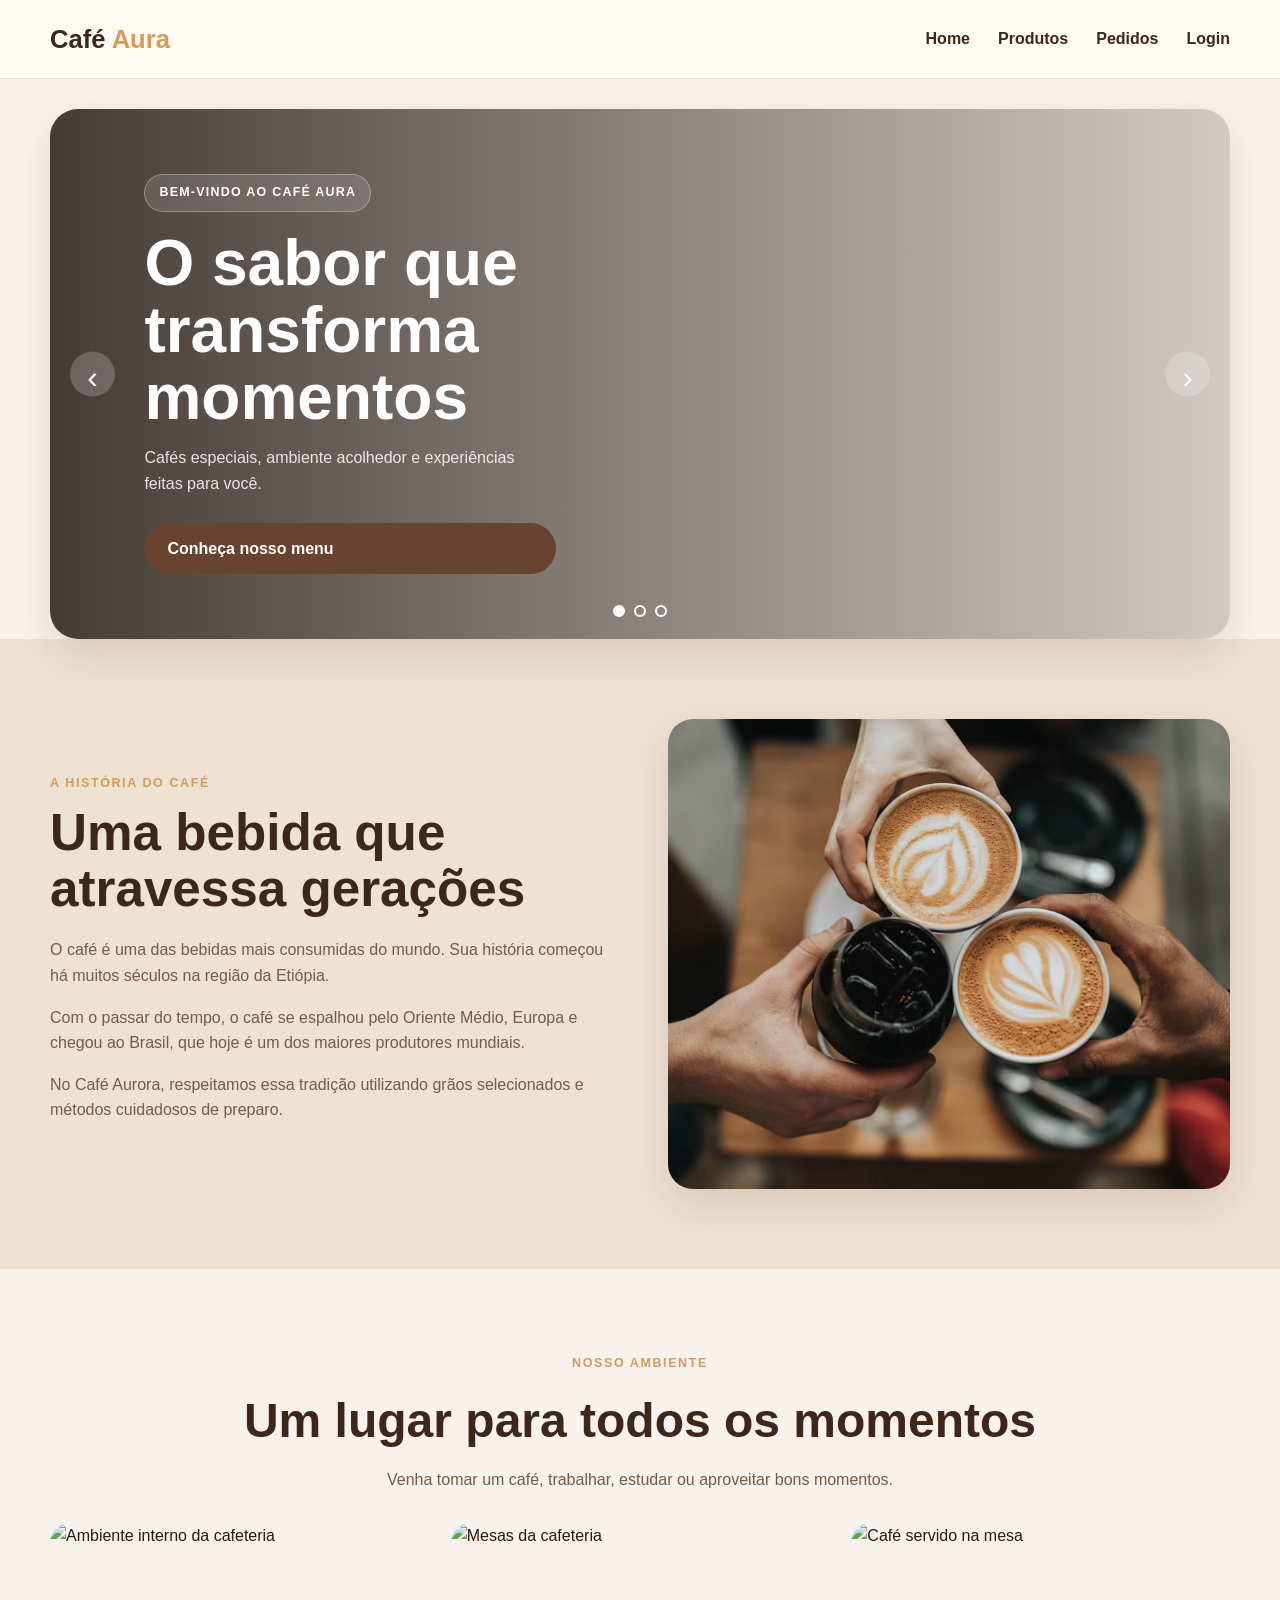
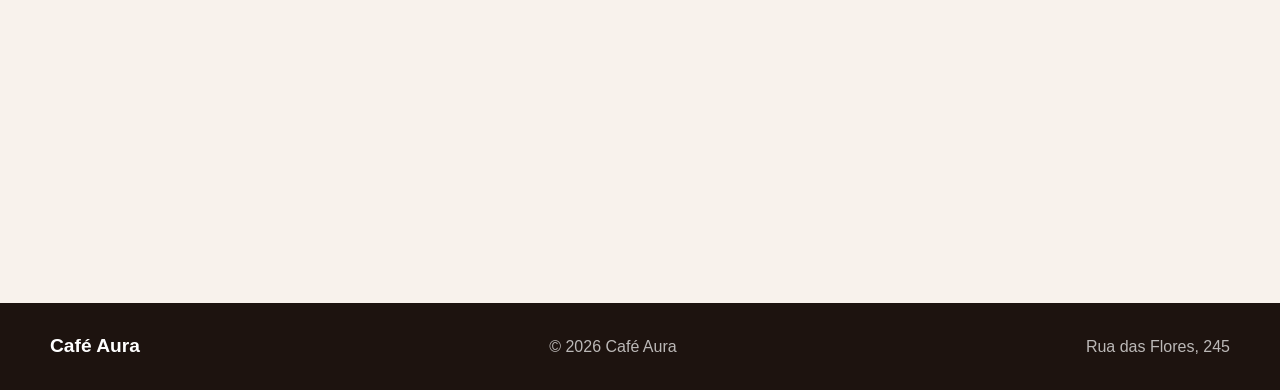
==== src/main/resources/templates/index.html @ e345e83e "Primeiro commit" ====
<!DOCTYPE html>
<html lang="PT-br">

<head>
    <meta charset="UTF-8">
    <meta name="viewport" content="width=device-width, initial-scale=1.0">
    <title>Café Aura</title>
    <link rel="stylesheet" href="../static/css/style.css">
</head>

<body>

    <header class="header">
        <div class="container navbar">
            <a href="#home" class="logo">
                Café <span>Aura</span>
            </a>

            <button class="menu-button" id="menuButton">☰</button>

            <nav class="menu" id="menu">
                <a href="index.html">Home</a>
                <a href="produtos.html">Produtos</a>
                <a href="pedidos.html">Pedidos</a>
                <a href="#login">Login</a>
            </nav>

        </div>
    </header>

    <main>

        <section class="carousel">
            <div class="carousel-track" id="carouselTrack">
                <div class="slide slide-one">
                    <div class="slide-content">
                        <span class="tag">Bem-vindo ao Café Aura</span>

                        <h1>O sabor que transforma momentos</h1>

                        <p>
                            Cafés especiais, ambiente acolhedor e experiências feitas para você.
                        </p>

                        <a href="#produtos" class="button">
                            Conheça nosso menu
                        </a>
                    </div>
                </div>

                <div class="slide slide-two">
                    <div class="slide-content">
                        <span class="tag">Café artesanal</span>

                        <h1>Qualidade em cada xícara</h1>

                        <p>
                            Selecionamos os melhores grãos para preparar cafés únicos.
                        </p>

                        <a href="#pedidos" class="button">
                            Faça seu pedido
                        </a>
                    </div>
                </div>

                <div class="slide slide-three">
                    <div class="slide-content">
                        <span class="tag">Um lugar especial</span>

                        <h1>Seu espaço para relaxar</h1>

                        <p>
                            Um ambiente moderno, confortável e preparado para receber você.
                        </p>

                        <a href="#ambiente" class="button">
                            Conheça o ambiente
                        </a>
                    </div>
                </div>

            </div>

            <button type="button" class="carousel-arrow previous" id="previous" aria-label="Slide anterior">
                ‹
            </button>

            <button type="button" class="carousel-arrow next" id="next" aria-label="Próximo slide">
                ›
            </button>

            <div class="carousel-dots">

                <button type="button" class="dot active" data-slide="0" aria-label="Ir para o slide 1">
                </button>

                <button type="button" class="dot" data-slide="1" aria-label="Ir para o slide 2">
                </button>

                <button type="button" class="dot" data-slide="2" aria-label="Ir para o slide 3">
                </button>

            </div>

        </section>

        <section class="coffee-history">
            <div class="container two-columns">
                <div class="text-content">
                    <span class="subtitle">A história do café</span>
                    <h2>Uma bebida que atravessa gerações</h2>

                    <p>
                        O café é uma das bebidas mais consumidas do mundo. Sua história
                        começou há muitos séculos na região da Etiópia.
                    </p>

                    <p>
                        Com o passar do tempo, o café se espalhou pelo Oriente Médio,
                        Europa e chegou ao Brasil, que hoje é um dos maiores produtores
                        mundiais.
                    </p>

                    <p>
                        No Café Aurora, respeitamos essa tradição utilizando grãos
                        selecionados e métodos cuidadosos de preparo.
                    </p>
                </div>

                <div>
                    <img class="rounded-image" src="../static/img/graosdecafé.avif" alt="Grãos de café">
                </div>
            </div>
        </section>

        <section id="ambiente" class="section container">
            <div class="section-heading">
                <span class="subtitle">Nosso ambiente</span>
                <h2>Um lugar para todos os momentos</h2>
                <p>
                    Venha tomar um café, trabalhar, estudar ou aproveitar bons momentos.
                </p>
            </div>

            <div class="gallery">
                <img src="static/img/ambiente.avif" alt="Ambiente interno da cafeteria">

                <img src="static/img/mesas.avif" alt="Mesas da cafeteria">

                <img src="static/img/cafe.avif" alt="Café servido na mesa">
            </div>
        </section>


    </main>

    <footer class="footer">
        <div class="container footer-content">
            <strong>Café Aura</strong>
            <span>© 2026 Café Aura</span>
            <span>Rua das Flores, 245</span>
        </div>
    </footer>
    <script src="../static/js/index.js"></script>
</body>

</html>
---- src/main/resources/static/css/style.css ----
:root {
    --background: #f8f2ec;
    --card: #fffaf5;
    --primary: #68432f;
    --primary-dark: #3d261c;
    --accent: #d79b58;
    --text: #2b1a13;
    --muted: #735b4d;
    --border: rgba(104, 67, 47, 0.15);
    --shadow: 0 15px 40px rgba(61, 37, 27, 0.12);
}

* {
    margin: 0;
    padding: 0;
    box-sizing: border-box;
}

html {
    scroll-behavior: smooth;
}

body {
    min-height: 100vh;
    background: var(--background);
    color: var(--text);
    font-family: Arial, Helvetica, sans-serif;
    line-height: 1.6;
}

a {
    color: inherit;
    text-decoration: none;
}

img {
    display: block;
    width: 100%;
}

button,
input,
select,
textarea {
    font: inherit;
}

.container {
    width: min(1180px, calc(100% - 32px));
    margin: 0 auto;
}

/* HEADER */

.header {
    position: sticky;
    top: 0;
    z-index: 30;
    border-bottom: 1px solid var(--border);
    background: rgba(255, 250, 245, 0.95);
    backdrop-filter: blur(12px);
}

.navbar {
    min-height: 78px;
    display: flex;
    align-items: center;
    justify-content: space-between;
    gap: 24px;
}

.logo {
    color: var(--primary-dark);
    font-size: 1.6rem;
    font-weight: 800;
}

.logo span {
    color: var(--accent);
}

.menu {
    display: flex;
    align-items: center;
    gap: 28px;
}

.menu a {
    color: var(--primary-dark);
    font-weight: bold;
    transition: 0.3s ease;
}

.menu a:hover {
    color: var(--accent);
}

.menu-button {
    display: none;
    border: none;
    background: transparent;
    color: var(--primary-dark);
    font-size: 1.8rem;
    cursor: pointer;
}

/* BOTÕES */

.button {
    display: inline-block;
    padding: 13px 23px;
    border: none;
    border-radius: 30px;
    background: var(--primary);
    color: white;
    font-weight: bold;
    cursor: pointer;
    transition: 0.3s ease;
}

.button:hover {
    background: var(--primary-dark);
    transform: translateY(-2px);
}

.small-button {
    padding: 9px 15px;
    border: none;
    border-radius: 22px;
    background: #efd1ae;
    color: var(--primary-dark);
    font-weight: bold;
    cursor: pointer;
    transition: 0.3s ease;
}

.small-button:hover {
    background: var(--accent);
}

/* TEXTOS */

.subtitle {
    color: var(--accent);
    font-size: 0.78rem;
    font-weight: bold;
    letter-spacing: 0.13em;
    text-transform: uppercase;
}

.section {
    padding: 80px 0;
}

/* CARROSSEL */

.carousel {
    position: relative;
    width: min(1180px, calc(100% - 32px));
    height: 530px;
    margin: 30px auto 0;
    overflow: hidden;
    border-radius: 28px;
    box-shadow: var(--shadow);
}

.carousel-track {
    display: flex;
    height: 100%;
    transition: transform 0.6s ease;
}

.slide {
    position: relative;
    min-width: 100%;
    height: 100%;
    background-position: center;
    background-size: cover;
}

.slide::before {
    content: "";
    position: absolute;
    inset: 0;
    background: linear-gradient(90deg,
            rgba(29, 19, 15, 0.82),
            rgba(29, 19, 15, 0.18));
}

.slide-one {
    background-image: url("https://images.unsplash.com/photo-1501339847302-ac426a4a7cbb?auto=format&fit=crop&w=1500&q=85");
}

.slide-two {
    background-image: url("https://images.unsplash.com/photo-1445116572660-236099ec97a0?auto=format&fit=crop&w=1500&q=85");
}

.slide-three {
    background-image: url("https://images.unsplash.com/photo-1498804103079-a6351b050096?auto=format&fit=crop&w=1500&q=85");
}

.slide-content {
    position: relative;
    z-index: 2;
    display: flex;
    flex-direction: column;
    justify-content: center;
    height: 100%;
    max-width: 600px;
    padding: 40px 8%;
    color: white;
}

.slide-content h1 {
    margin: 18px 0 14px;
    font-size: clamp(2.3rem, 5vw, 4.5rem);
    line-height: 1.05;
}

.slide-content p {
    max-width: 490px;
    margin-bottom: 26px;
    color: rgba(255, 255, 255, 0.86);
}

.tag {
    width: fit-content;
    padding: 8px 14px;
    border: 1px solid rgba(255, 255, 255, 0.3);
    border-radius: 30px;
    background: rgba(255, 255, 255, 0.13);
    font-size: 0.78rem;
    font-weight: bold;
    letter-spacing: 0.1em;
    text-transform: uppercase;
}

.carousel-arrow {
    position: absolute;
    top: 50%;
    z-index: 3;
    width: 45px;
    height: 45px;
    border: none;
    border-radius: 50%;
    background: rgba(255, 255, 255, 0.2);
    color: white;
    font-size: 2rem;
    cursor: pointer;
    transform: translateY(-50%);
}

.carousel-arrow:hover {
    background: rgba(255, 255, 255, 0.4);
}

.carousel-arrow.previous {
    left: 20px;
}

.carousel-arrow.next {
    right: 20px;
}

.carousel-dots {
    position: absolute;
    bottom: 22px;
    left: 50%;
    z-index: 3;
    display: flex;
    gap: 9px;
    transform: translateX(-50%);
}

.dot {
    width: 12px;
    height: 12px;
    border: 2px solid white;
    border-radius: 50%;
    background: transparent;
    cursor: pointer;
}

.dot.active {
    background: white;
}

/* HISTÓRIA */

.two-columns {
    display: grid;
    grid-template-columns: 1fr 1fr;
    align-items: center;
    gap: 55px;
}

.rounded-image {
    height: 470px;
    border-radius: 25px;
    object-fit: cover;
    box-shadow: var(--shadow);
}

.text-content h2 {
    margin: 10px 0 20px;
    color: var(--primary-dark);
    font-size: clamp(2rem, 4vw, 3.2rem);
    line-height: 1.1;
}

.text-content p {
    margin-bottom: 16px;
    color: var(--muted);
}

.coffee-history {
    padding: 80px 0;
    background: #efe1d3;
}

/* AMBIENTE */

.section-heading {
    margin-bottom: 30px;
    text-align: center;
}

.section-heading h2 {
    margin: 8px 0;
    color: var(--primary-dark);
    font-size: clamp(2rem, 4vw, 3rem);
}

.section-heading p {
    color: var(--muted);
}

.gallery {
    display: grid;
    grid-template-columns: repeat(3, 1fr);
    gap: 22px;
}

.gallery img {
    height: 300px;
    border-radius: 20px;
    object-fit: cover;
    transition: 0.3s ease;
}

.gallery img:hover {
    transform: scale(1.03);
}

/* SEÇÕES DE PRODUTOS E PEDIDOS */

.page-section {
    padding: 90px 0;
    border-top: 1px solid var(--border);
}

.page-title {
    margin-bottom: 40px;
    text-align: center;
}

.page-title h1 {
    margin: 8px 0;
    color: var(--primary-dark);
    font-size: clamp(2.5rem, 5vw, 4rem);
}

.page-title p {
    color: var(--muted);
}

/* PRODUTOS */

.products-grid {
    display: grid;
    grid-template-columns: repeat(3, 1fr);
    gap: 25px;
}

.product-card {
    overflow: hidden;
    border: 1px solid var(--border);
    border-radius: 22px;
    background: var(--card);
    box-shadow: 0 8px 25px rgba(61, 37, 27, 0.06);
}

.product-card img {
    height: 245px;
    object-fit: cover;
}

.product-info {
    padding: 22px;
}

.category {
    color: var(--accent);
    font-size: 0.75rem;
    font-weight: bold;
    letter-spacing: 0.08em;
    text-transform: uppercase;
}

.product-info h2 {
    margin: 7px 0;
    color: var(--primary-dark);
    font-size: 1.35rem;
}

.product-info p {
    min-height: 52px;
    color: var(--muted);
}

.product-footer {
    display: flex;
    align-items: center;
    justify-content: space-between;
    gap: 15px;
    margin-top: 18px;
}

.product-footer strong {
    color: var(--primary-dark);
    font-size: 1.3rem;
}

/* PEDIDOS */

.order-layout {
    display: grid;
    grid-template-columns: 0.8fr 1.2fr;
    align-items: start;
    gap: 55px;
}

.order-content h2 {
    margin: 10px 0 18px;
    color: var(--primary-dark);
    font-size: clamp(2rem, 4vw, 3rem);
    line-height: 1.1;
}

.order-content>p {
    color: var(--muted);
}

.contact-box {
    margin-top: 30px;
    padding: 24px;
    border-left: 4px solid var(--accent);
    background: #f0e2d4;
    color: var(--muted);
}

.form-card,
.login-card {
    padding: 35px;
    border: 1px solid var(--border);
    border-radius: 22px;
    background: var(--card);
    box-shadow: var(--shadow);
}

.form-card label,
.login-card label {
    display: block;
    margin: 15px 0 7px;
    color: var(--primary-dark);
    font-weight: bold;
}

.form-card input,
.form-card select,
.form-card textarea,
.login-card input {
    width: 100%;
    padding: 13px 15px;
    border: 1px solid var(--border);
    border-radius: 10px;
    outline: none;
    background: white;
}

.form-card input:focus,
.form-card select:focus,
.form-card textarea:focus,
.login-card input:focus {
    border-color: var(--accent);
}

.form-card textarea {
    resize: vertical;
}

.form-card .button {
    margin-top: 22px;
}

/* LOGIN */

.login-section {
    display: flex;
    justify-content: center;
    padding: 90px 16px;
    border-top: 1px solid var(--border);
    background: #efe1d3;
}

.login-card {
    width: min(450px, 100%);
}

.login-card h1 {
    margin: 8px 0;
    color: var(--primary-dark);
    font-size: 2.3rem;
}

.login-card>p {
    color: var(--muted);
}

.login-button {
    width: 100%;
    margin-top: 24px;
}

.remember {
    display: flex;
    align-items: center;
    justify-content: space-between;
    gap: 10px;
    margin-top: 16px;
    font-size: 0.9rem;
}

.remember label {
    display: flex;
    align-items: center;
    gap: 7px;
    margin: 0;
    font-weight: normal;
}

.remember input {
    width: auto;
}

.remember a,
.register a {
    color: var(--primary);
    font-weight: bold;
}

.register {
    margin-top: 22px;
    text-align: center;
}

/* FOOTER */

.footer {
    padding: 28px 0;
    background: #1d130f;
    color: rgba(255, 255, 255, 0.7);
}

.footer-content {
    display: flex;
    align-items: center;
    justify-content: space-between;
    gap: 20px;
}

.footer strong {
    color: white;
    font-size: 1.2rem;
}

/* RESPONSIVIDADE */

@media (max-width: 900px) {
    .navbar {
        flex-wrap: wrap;
    }

    .products-grid {
        grid-template-columns: repeat(2, 1fr);
    }

    .two-columns,
    .order-layout {
        grid-template-columns: 1fr;
    }

    .rounded-image {
        height: 350px;
    }
}
@media (max-width: 650px) {
    .navbar {
        position: relative;
        flex-wrap: wrap;
        padding: 15px 0;
    }
    .menu-button {
        display: block;
    }
    .header-button {
        display: none;
    }
    .menu {
        display: none;
        width: 100%;
        flex-direction: column;
        padding: 15px 0;
    }
    .menu.open {
        display: flex;
    }
    .carousel {
        height: 500px;
    }
    .slide-content {
        padding: 30px;
    }
    .carousel-arrow {
        display: none;
    }
    .products-grid,
    .gallery {
        grid-template-columns: 1fr;
    }
    .gallery img {
        height: 260px;
    }
    .form-card,
    .login-card {
        padding: 25px 20px;
    }
    .footer-content {
        align-items: flex-start;
        flex-direction: column;
    }
    .remember {
        align-items: flex-start;
        flex-direction: column;
    }
}
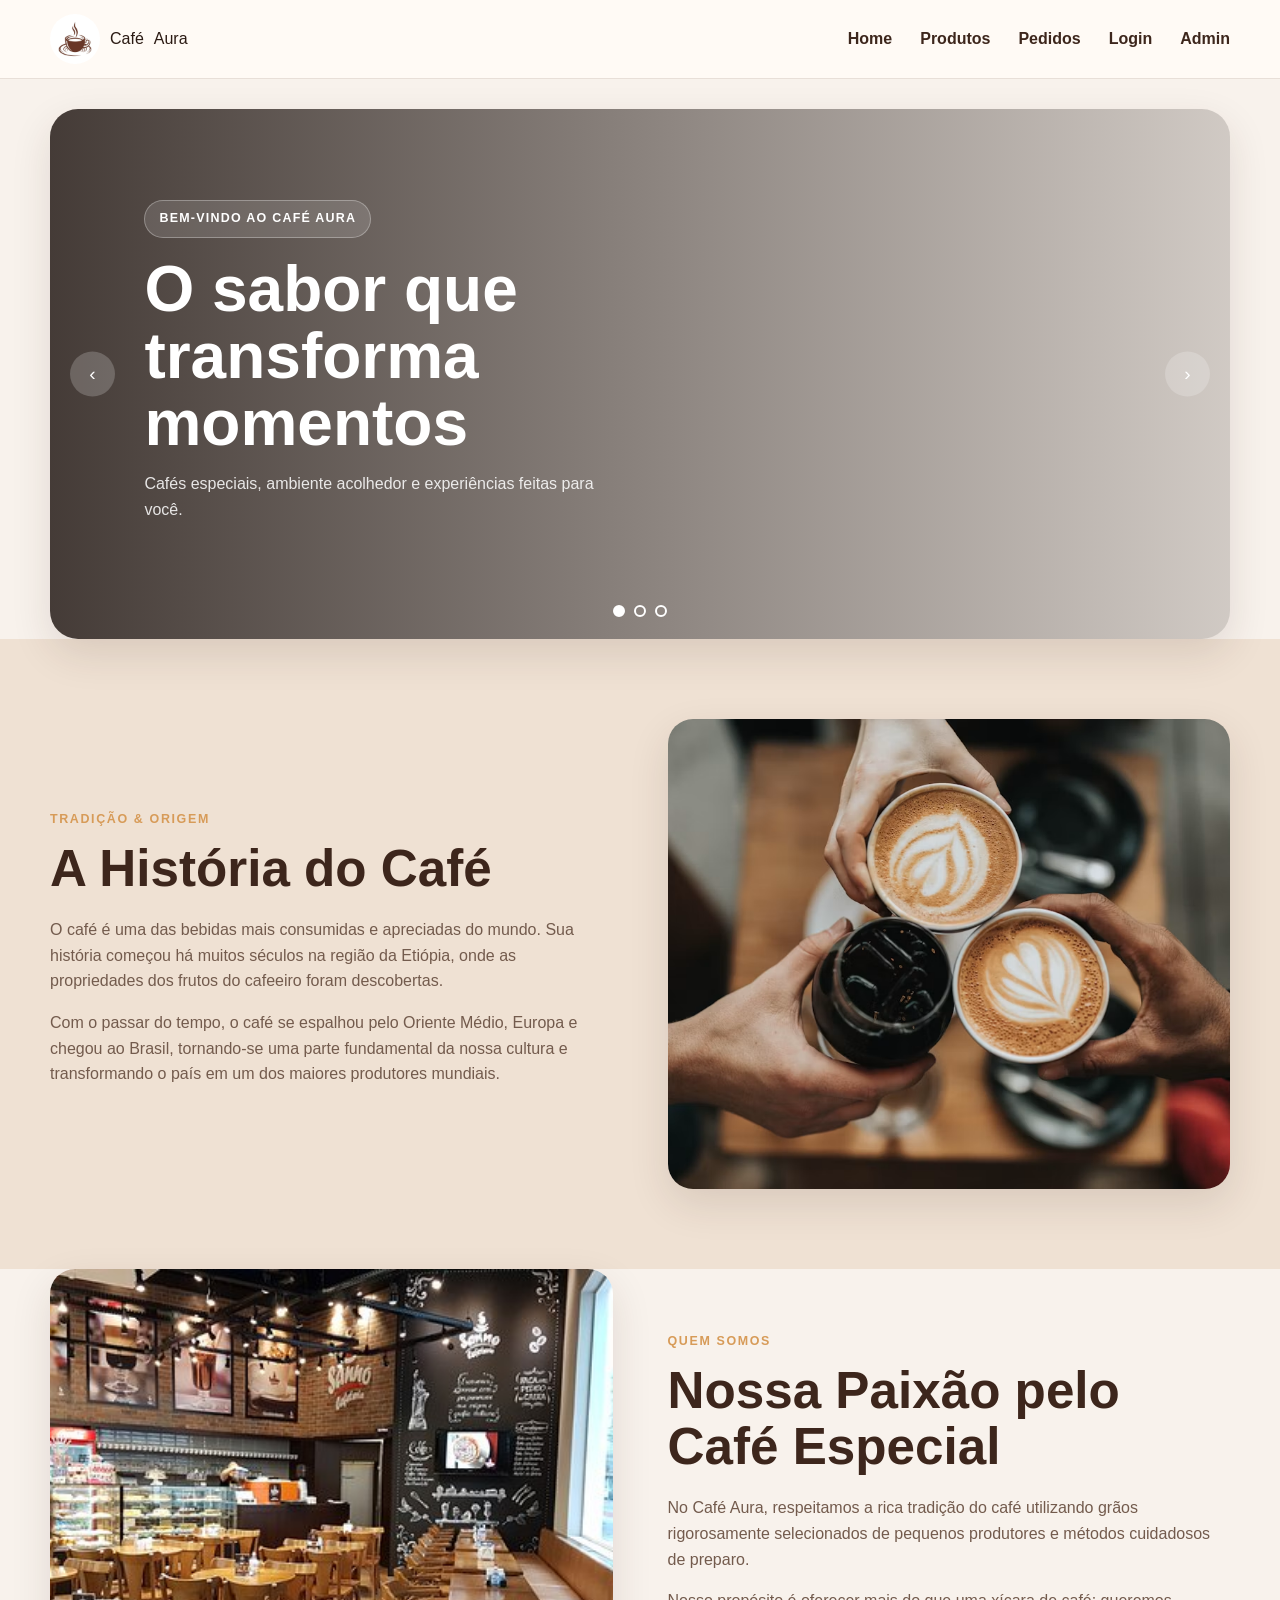
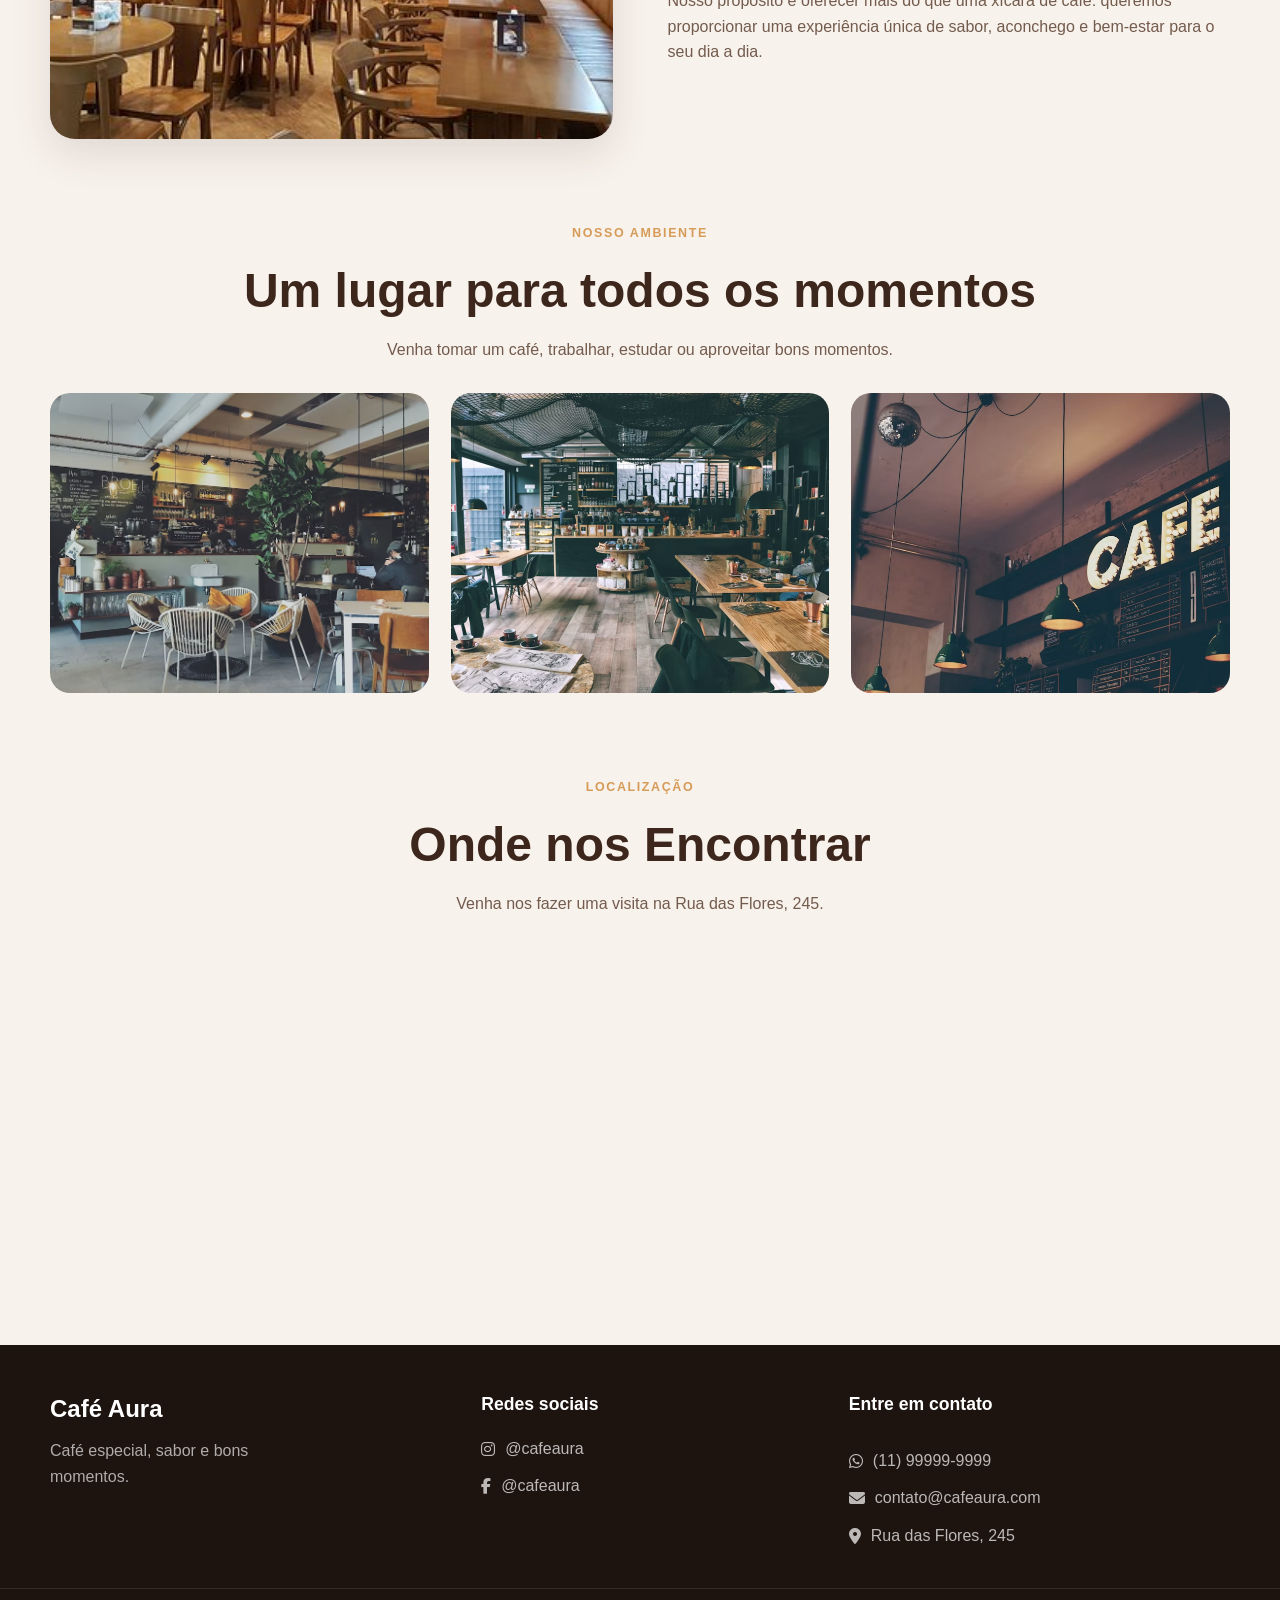
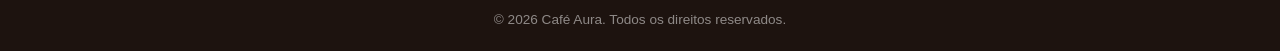
==== commit 1ea9da59: "att gerais" ====
--- a/src/main/resources/templates/index.html
+++ b/src/main/resources/templates/index.html
@@ -1,168 +1,499 @@
 <!DOCTYPE html>
-<html lang="PT-br">
+<html lang="pt-br">
 
 <head>
     <meta charset="UTF-8">
     <meta name="viewport" content="width=device-width, initial-scale=1.0">
+
     <title>Café Aura</title>
+
     <link rel="stylesheet" href="../static/css/style.css">
+
+    <!-- Ícones Font Awesome -->
+    <link rel="stylesheet" href="https://cdnjs.cloudflare.com/ajax/libs/font-awesome/6.5.2/css/all.min.css">
 </head>
 
 <body>
 
+    <!-- =========================
+         CABEÇALHO
+    ========================== -->
+
     <header class="header">
+
         <div class="container navbar">
-            <a href="#home" class="logo">
+
+            <!-- LOGO -->
+
+            <a href="index.html" class="logo">
+
+                <img src="../static/img/logotipo.jpg" alt="Logotipo Café Aura" class="logo-img">
+
                 Café <span>Aura</span>
+
             </a>
 
-            <button class="menu-button" id="menuButton">☰</button>
+
+            <!-- MENU MOBILE -->
+
+            <button class="menu-button" id="menuButton" type="button" aria-label="Abrir menu">
+                ☰
+            </button>
+
+
+            <!-- MENU -->
 
             <nav class="menu" id="menu">
-                <a href="index.html">Home</a>
-                <a href="produtos.html">Produtos</a>
-                <a href="pedidos.html">Pedidos</a>
-                <a href="#login">Login</a>
+
+                <a href="index.html">
+                    Home
+                </a>
+
+                <a href="produtos.html">
+                    Produtos
+                </a>
+
+                <a href="pedidos.html">
+                    Pedidos
+                </a>
+
+                <a href="login.html">
+                    Login
+                </a>
+
+                <!-- ADMIN -->
+
+                <a href="administrativo.html">
+                    Admin
+                </a>
+
             </nav>
 
         </div>
+
     </header>
 
+
+    <!-- =========================
+         CONTEÚDO PRINCIPAL
+    ========================== -->
+
     <main>
 
+
+        <!-- =========================
+             CARROSSEL
+        ========================== -->
+
         <section class="carousel">
+
             <div class="carousel-track" id="carouselTrack">
+
+
+                <!-- SLIDE 1 -->
+
                 <div class="slide slide-one">
+
                     <div class="slide-content">
-                        <span class="tag">Bem-vindo ao Café Aura</span>
-
-                        <h1>O sabor que transforma momentos</h1>
+
+                        <span class="tag">
+                            Bem-vindo ao Café Aura
+                        </span>
+
+                        <h1>
+                            O sabor que transforma momentos
+                        </h1>
 
                         <p>
-                            Cafés especiais, ambiente acolhedor e experiências feitas para você.
+                            Cafés especiais, ambiente acolhedor e
+                            experiências feitas para você.
                         </p>
 
-                        <a href="#produtos" class="button">
-                            Conheça nosso menu
-                        </a>
                     </div>
-                </div>
+
+                </div>
+
+
+                <!-- SLIDE 2 -->
 
                 <div class="slide slide-two">
+
                     <div class="slide-content">
-                        <span class="tag">Café artesanal</span>
-
-                        <h1>Qualidade em cada xícara</h1>
+
+                        <span class="tag">
+                            Café artesanal
+                        </span>
+
+                        <h1>
+                            Qualidade em cada xícara
+                        </h1>
 
                         <p>
-                            Selecionamos os melhores grãos para preparar cafés únicos.
+                            Selecionamos os melhores grãos para
+                            preparar cafés únicos.
                         </p>
 
-                        <a href="#pedidos" class="button">
-                            Faça seu pedido
-                        </a>
                     </div>
-                </div>
+
+                </div>
+
+
+                <!-- SLIDE 3 -->
 
                 <div class="slide slide-three">
+
                     <div class="slide-content">
-                        <span class="tag">Um lugar especial</span>
-
-                        <h1>Seu espaço para relaxar</h1>
+
+                        <span class="tag">
+                            Um lugar especial
+                        </span>
+
+                        <h1>
+                            Seu espaço para relaxar
+                        </h1>
 
                         <p>
-                            Um ambiente moderno, confortável e preparado para receber você.
+                            Um ambiente moderno, confortável e
+                            preparado para receber você.
                         </p>
 
-                        <a href="#ambiente" class="button">
-                            Conheça o ambiente
-                        </a>
                     </div>
-                </div>
-
-            </div>
+
+                </div>
+
+            </div>
+
+
+            <!-- SETA ANTERIOR -->
 
             <button type="button" class="carousel-arrow previous" id="previous" aria-label="Slide anterior">
                 ‹
             </button>
 
+
+            <!-- SETA PRÓXIMO -->
+
             <button type="button" class="carousel-arrow next" id="next" aria-label="Próximo slide">
                 ›
             </button>
 
+
+            <!-- INDICADORES -->
+
             <div class="carousel-dots">
 
-                <button type="button" class="dot active" data-slide="0" aria-label="Ir para o slide 1">
-                </button>
-
-                <button type="button" class="dot" data-slide="1" aria-label="Ir para o slide 2">
-                </button>
-
-                <button type="button" class="dot" data-slide="2" aria-label="Ir para o slide 3">
-                </button>
+                <button type="button" class="dot active" data-slide="0" aria-label="Ir para o slide 1"></button>
+
+                <button type="button" class="dot" data-slide="1" aria-label="Ir para o slide 2"></button>
+
+                <button type="button" class="dot" data-slide="2" aria-label="Ir para o slide 3"></button>
 
             </div>
 
         </section>
 
+
+        <!-- =========================
+             HISTÓRIA DO CAFÉ
+        ========================== -->
+
         <section class="coffee-history">
+
             <div class="container two-columns">
+
                 <div class="text-content">
-                    <span class="subtitle">A história do café</span>
-                    <h2>Uma bebida que atravessa gerações</h2>
+
+                    <span class="subtitle">
+                        Tradição & Origem
+                    </span>
+
+                    <h2>
+                        A História do Café
+                    </h2>
 
                     <p>
-                        O café é uma das bebidas mais consumidas do mundo. Sua história
-                        começou há muitos séculos na região da Etiópia.
+                        O café é uma das bebidas mais consumidas e
+                        apreciadas do mundo.
+                        Sua história começou há muitos séculos na
+                        região da Etiópia, onde as propriedades dos
+                        frutos do cafeeiro foram descobertas.
                     </p>
 
                     <p>
-                        Com o passar do tempo, o café se espalhou pelo Oriente Médio,
-                        Europa e chegou ao Brasil, que hoje é um dos maiores produtores
-                        mundiais.
+                        Com o passar do tempo, o café se espalhou
+                        pelo Oriente Médio, Europa e chegou ao Brasil,
+                        tornando-se uma parte fundamental da nossa
+                        cultura e transformando o país em um dos
+                        maiores produtores mundiais.
                     </p>
 
+                </div>
+
+
+                <div>
+
+                    <img class="rounded-image" src="../static/img/graosdecafé.avif" alt="Grãos de café">
+
+                </div>
+
+            </div>
+
+        </section>
+
+
+        <!-- =========================
+             QUEM SOMOS
+        ========================== -->
+
+        <section class="about-us">
+
+            <div class="container two-columns">
+
+                <div>
+
+                    <img class="rounded-image" src="../static/img/espaçocafe.jpg" alt="Nossa equipe e espaço">
+
+                </div>
+
+
+                <div class="text-content">
+
+                    <span class="subtitle">
+                        Quem Somos
+                    </span>
+
+                    <h2>
+                        Nossa Paixão pelo Café Especial
+                    </h2>
+
                     <p>
-                        No Café Aurora, respeitamos essa tradição utilizando grãos
-                        selecionados e métodos cuidadosos de preparo.
+                        No Café Aura, respeitamos a rica tradição
+                        do café utilizando grãos rigorosamente
+                        selecionados de pequenos produtores e
+                        métodos cuidadosos de preparo.
                     </p>
-                </div>
-
-                <div>
-                    <img class="rounded-image" src="../static/img/graosdecafé.avif" alt="Grãos de café">
-                </div>
-            </div>
+
+                    <p>
+                        Nosso propósito é oferecer mais do que uma
+                        xícara de café: queremos proporcionar uma
+                        experiência única de sabor, aconchego e
+                        bem-estar para o seu dia a dia.
+                    </p>
+
+                </div>
+
+            </div>
+
         </section>
 
+
+        <!-- =========================
+             NOSSOS AMBIENTES
+        ========================== -->
+
         <section id="ambiente" class="section container">
+
             <div class="section-heading">
-                <span class="subtitle">Nosso ambiente</span>
-                <h2>Um lugar para todos os momentos</h2>
+
+                <span class="subtitle">
+                    Nosso ambiente
+                </span>
+
+                <h2>
+                    Um lugar para todos os momentos
+                </h2>
+
                 <p>
-                    Venha tomar um café, trabalhar, estudar ou aproveitar bons momentos.
+                    Venha tomar um café, trabalhar, estudar ou
+                    aproveitar bons momentos.
                 </p>
-            </div>
+
+            </div>
+
 
             <div class="gallery">
-                <img src="static/img/ambiente.avif" alt="Ambiente interno da cafeteria">
-
-                <img src="static/img/mesas.avif" alt="Mesas da cafeteria">
-
-                <img src="static/img/cafe.avif" alt="Café servido na mesa">
-            </div>
+
+                <img src="../static/img/ambiente.avif" alt="Ambiente interno da cafeteria">
+
+                <img src="../static/img/mesas.avif" alt="Mesas da cafeteria">
+
+                <img src="../static/img/cafe.avif" alt="Café">
+
+            </div>
+
         </section>
 
 
+        <!-- =========================
+             LOCALIZAÇÃO
+        ========================== -->
+
+        <section class="location-section container">
+
+            <div class="section-heading">
+
+                <span class="subtitle">
+                    Localização
+                </span>
+
+                <h2>
+                    Onde nos Encontrar
+                </h2>
+
+                <p>
+                    Venha nos fazer uma visita na Rua das Flores, 245.
+                </p>
+
+            </div>
+
+
+            <div class="map-wrapper" style="
+                    width: 100%;
+                    max-width: 1000px;
+                    margin: 0 auto 40px auto;
+                ">
+
+                <iframe
+                    src="https://www.google.com/maps/embed?pb=!1m18!1m12!1m3!1d3657.197475878235!2d-46.65867082375806!3d-23.561349561601616!2m3!1f0!2f0!3f0!3m2!1i1024!2i768!4f13.1!3m3!1m2!1s0x94ce59c8da0aa315%3A0xd59f9431f2d971e3!2sAv.%20Paulista%2C%20S%C3%A3o%20Paulo%20-%20SP!5e0!3m2!1spt-BR!2sbr!4v1700000000000!5m2!1spt-BR!2sbr"
+                    width="100%" height="350" style="border:0; border-radius:12px;" allowfullscreen loading="lazy"
+                    referrerpolicy="no-referrer-when-downgrade"></iframe>
+
+            </div>
+
+        </section>
+
     </main>
 
+
+    <!-- =========================
+         RODAPÉ
+    ========================== -->
+
     <footer class="footer">
+
         <div class="container footer-content">
-            <strong>Café Aura</strong>
-            <span>© 2026 Café Aura</span>
-            <span>Rua das Flores, 245</span>
+
+
+            <!-- INFORMAÇÕES -->
+
+            <div class="footer-info">
+
+                <h3>
+                    Café Aura
+                </h3>
+
+                <p>
+                    Café especial, sabor e bons momentos.
+                </p>
+
+            </div>
+
+
+            <!-- REDES SOCIAIS -->
+
+            <div class="footer-social">
+
+                <h3>
+                    Redes sociais
+                </h3>
+
+                <div class="social-icons">
+
+                    <a href="#" aria-label="Instagram">
+                        <i class="fa-brands fa-instagram"></i>
+
+                        <span>
+                            @cafeaura
+                        </span>
+                    </a>
+
+
+                    <a href="#" aria-label="Facebook">
+                        <i class="fa-brands fa-facebook-f"></i>
+
+                        <span>
+                            @cafeaura
+                        </span>
+                    </a>
+
+                </div>
+
+            </div>
+
+
+            <!-- CONTATOS -->
+
+            <div class="footer-contact">
+
+                <h3>
+                    Entre em contato
+                </h3>
+
+
+                <!-- WHATSAPP -->
+
+                <a href="https://wa.me/5511999999999" target="_blank" rel="noopener noreferrer">
+
+                    <i class="fa-brands fa-whatsapp"></i>
+
+                    <span>
+                        (11) 99999-9999
+                    </span>
+
+                </a>
+
+
+                <!-- E-MAIL -->
+
+                <a href="mailto:contato@cafeaura.com">
+
+                    <i class="fa-solid fa-envelope"></i>
+
+                    <span>
+                        contato@cafeaura.com
+                    </span>
+
+                </a>
+
+
+                <!-- ENDEREÇO -->
+
+                <a href="#">
+
+                    <i class="fa-solid fa-location-dot"></i>
+
+                    <span>
+                        Rua das Flores, 245
+                    </span>
+
+                </a>
+
+            </div>
+
         </div>
+
+
+        <!-- =========================
+             COPYRIGHT
+        ========================== -->
+
+        <div class="footer-bottom">
+
+            <span>
+                © 2026 Café Aura. Todos os direitos reservados.
+            </span>
+
+        </div>
+
     </footer>
+
+
+    <!-- =========================
+         JAVASCRIPT
+    ========================== -->
+
     <script src="../static/js/index.js"></script>
+
 </body>
 
 </html>
--- a/src/main/resources/static/css/style.css
+++ b/src/main/resources/static/css/style.css
@@ -1,3 +1,13 @@
+/* =========================================================
+   CAFÉ AURA
+   STYLE.CSS COMPLETO E ATUALIZADO
+========================================================= */
+
+
+/* =========================================================
+   VARIÁVEIS
+========================================================= */
+
 :root {
     --background: #f8f2ec;
     --card: #fffaf5;
@@ -8,7 +18,15 @@
     --muted: #735b4d;
     --border: rgba(104, 67, 47, 0.15);
     --shadow: 0 15px 40px rgba(61, 37, 27, 0.12);
-}
+    --white: #ffffff;
+    --success: #5f8055;
+    --danger: #b42318;
+}
+
+
+/* =========================================================
+   RESET
+========================================================= */
 
 * {
     margin: 0;
@@ -35,7 +53,7 @@
 
 img {
     display: block;
-    width: 100%;
+    max-width: 100%;
 }
 
 button,
@@ -45,20 +63,36 @@
     font: inherit;
 }
 
+button {
+    cursor: pointer;
+}
+
 .container {
     width: min(1180px, calc(100% - 32px));
     margin: 0 auto;
 }
 
-/* HEADER */
+
+/* =========================================================
+   HEADER
+========================================================= */
 
 .header {
     position: sticky;
     top: 0;
-    z-index: 30;
+    z-index: 100;
+    width: 100%;
     border-bottom: 1px solid var(--border);
-    background: rgba(255, 250, 245, 0.95);
+    background: rgba(255, 250, 245, 0.97);
     backdrop-filter: blur(12px);
+}
+
+.header-container {
+    min-height: 78px;
+    display: flex;
+    align-items: center;
+    justify-content: space-between;
+    gap: 25px;
 }
 
 .navbar {
@@ -69,15 +103,47 @@
     gap: 24px;
 }
 
+
+/* =========================================================
+   LOGO
+========================================================= */
+
 .logo {
-    color: var(--primary-dark);
+    display: flex;
+    align-items: center;
+    gap: 10px;
+    flex-shrink: 0;
+    text-decoration: none;
+}
+
+.logo-img {
+    width: 50px;
+    height: 50px;
+    object-fit: cover;
+    border-radius: 50%;
+}
+
+.logo-text {
+    display: flex;
+    align-items: center;
+    gap: 5px;
+    white-space: nowrap;
     font-size: 1.6rem;
     font-weight: 800;
 }
 
-.logo span {
-    color: var(--accent);
-}
+.logo-text .logo-cafe {
+    color: #000000 !important;
+}
+
+.logo-text .logo-aura {
+    color: var(--accent) !important;
+}
+
+
+/* =========================================================
+   MENU
+========================================================= */
 
 .menu {
     display: flex;
@@ -86,6 +152,7 @@
 }
 
 .menu a {
+    position: relative;
     color: var(--primary-dark);
     font-weight: bold;
     transition: 0.3s ease;
@@ -95,32 +162,68 @@
     color: var(--accent);
 }
 
+.menu a.active {
+    color: var(--primary);
+}
+
+.menu a.active::after {
+    content: "";
+    position: absolute;
+    left: 0;
+    right: 0;
+    bottom: -8px;
+    height: 2px;
+    border-radius: 5px;
+    background: var(--accent);
+}
+
 .menu-button {
     display: none;
+    width: 42px;
+    height: 42px;
     border: none;
+    border-radius: 8px;
     background: transparent;
     color: var(--primary-dark);
-    font-size: 1.8rem;
+    font-size: 1.6rem;
     cursor: pointer;
 }
 
-/* BOTÕES */
+
+/* =========================================================
+   BOTÕES
+========================================================= */
 
 .button {
-    display: inline-block;
+    display: inline-flex;
+    align-items: center;
+    justify-content: center;
+    gap: 9px;
     padding: 13px 23px;
     border: none;
     border-radius: 30px;
     background: var(--primary);
     color: white;
     font-weight: bold;
+    text-align: center;
     cursor: pointer;
-    transition: 0.3s ease;
+    transition:
+        background 0.3s ease,
+        transform 0.3s ease,
+        box-shadow 0.3s ease;
 }
 
 .button:hover {
     background: var(--primary-dark);
     transform: translateY(-2px);
+    box-shadow: 0 8px 20px rgba(61, 37, 27, 0.15);
+}
+
+.button:disabled {
+    opacity: 0.7;
+    cursor: not-allowed;
+    transform: none;
+    box-shadow: none;
 }
 
 .small-button {
@@ -136,9 +239,13 @@
 
 .small-button:hover {
     background: var(--accent);
-}
-
-/* TEXTOS */
+    color: white;
+}
+
+
+/* =========================================================
+   TEXTOS
+========================================================= */
 
 .subtitle {
     color: var(--accent);
@@ -152,7 +259,28 @@
     padding: 80px 0;
 }
 
-/* CARROSSEL */
+.section-title {
+    margin-bottom: 40px;
+    text-align: center;
+}
+
+.section-title h2 {
+    margin: 8px 0 12px;
+    color: var(--primary-dark);
+    font-size: clamp(2rem, 4vw, 3rem);
+    line-height: 1.15;
+}
+
+.section-title p {
+    max-width: 650px;
+    margin: 0 auto;
+    color: var(--muted);
+}
+
+
+/* =========================================================
+   CARROSSEL
+========================================================= */
 
 .carousel {
     position: relative;
@@ -166,6 +294,7 @@
 
 .carousel-track {
     display: flex;
+    width: 100%;
     height: 100%;
     transition: transform 0.6s ease;
 }
@@ -182,9 +311,11 @@
     content: "";
     position: absolute;
     inset: 0;
-    background: linear-gradient(90deg,
-            rgba(29, 19, 15, 0.82),
-            rgba(29, 19, 15, 0.18));
+    background: linear-gradient(
+        90deg,
+        rgba(29, 19, 15, 0.82),
+        rgba(29, 19, 15, 0.18)
+    );
 }
 
 .slide-one {
@@ -206,7 +337,7 @@
     flex-direction: column;
     justify-content: center;
     height: 100%;
-    max-width: 600px;
+    max-width: 700px;
     padding: 40px 8%;
     color: white;
 }
@@ -221,6 +352,10 @@
     max-width: 490px;
     margin-bottom: 26px;
     color: rgba(255, 255, 255, 0.86);
+}
+
+.slide-content .button {
+    width: fit-content;
 }
 
 .tag {
@@ -235,38 +370,56 @@
     text-transform: uppercase;
 }
 
+
+/* =========================================================
+   BOTÕES DO CARROSSEL
+========================================================= */
+
+.carousel-button,
 .carousel-arrow {
     position: absolute;
     top: 50%;
-    z-index: 3;
+    z-index: 5;
     width: 45px;
     height: 45px;
+    display: flex;
+    align-items: center;
+    justify-content: center;
     border: none;
     border-radius: 50%;
     background: rgba(255, 255, 255, 0.2);
     color: white;
-    font-size: 2rem;
+    font-size: 1.2rem;
     cursor: pointer;
     transform: translateY(-50%);
-}
-
+    transition: 0.3s ease;
+}
+
+.carousel-button:hover,
 .carousel-arrow:hover {
-    background: rgba(255, 255, 255, 0.4);
-}
-
+    background: rgba(255, 255, 255, 0.35);
+}
+
+.carousel-button.previous,
 .carousel-arrow.previous {
     left: 20px;
 }
 
+.carousel-button.next,
 .carousel-arrow.next {
     right: 20px;
 }
+
+
+/* =========================================================
+   PONTOS DO CARROSSEL
+========================================================= */
 
 .carousel-dots {
     position: absolute;
     bottom: 22px;
     left: 50%;
-    z-index: 3;
+    z-index: 6;
     display: flex;
     gap: 9px;
     transform: translateX(-50%);
@@ -275,32 +428,69 @@
 .dot {
     width: 12px;
     height: 12px;
+    padding: 0;
     border: 2px solid white;
     border-radius: 50%;
     background: transparent;
     cursor: pointer;
+    transition: 0.3s ease;
 }
 
 .dot.active {
     background: white;
 }
 
-/* HISTÓRIA */
-
-.two-columns {
+
+/* =========================================================
+   HISTÓRIA
+========================================================= */
+
+.history {
+    padding: 90px 0;
+}
+
+.history-container {
     display: grid;
     grid-template-columns: 1fr 1fr;
     align-items: center;
     gap: 55px;
 }
 
-.rounded-image {
+.history-image img {
+    width: 100%;
     height: 470px;
     border-radius: 25px;
     object-fit: cover;
     box-shadow: var(--shadow);
 }
 
+.history-content h2 {
+    margin: 10px 0 20px;
+    color: var(--primary-dark);
+    font-size: clamp(2rem, 4vw, 3.2rem);
+    line-height: 1.1;
+}
+
+.history-content p {
+    margin-bottom: 16px;
+    color: var(--muted);
+}
+
+.two-columns {
+    display: grid;
+    grid-template-columns: 1fr 1fr;
+    align-items: center;
+    gap: 55px;
+}
+
+.rounded-image {
+    width: 100%;
+    height: 470px;
+    border-radius: 25px;
+    object-fit: cover;
+    box-shadow: var(--shadow);
+}
+
 .text-content h2 {
     margin: 10px 0 20px;
     color: var(--primary-dark);
@@ -318,7 +508,14 @@
     background: #efe1d3;
 }
 
-/* AMBIENTE */
+
+/* =========================================================
+   GALERIA
+========================================================= */
+
+.gallery-section {
+    padding: 80px 0;
+}
 
 .section-heading {
     margin-bottom: 30px;
@@ -341,18 +538,35 @@
     gap: 22px;
 }
 
-.gallery img {
+.gallery-grid {
+    display: grid;
+    grid-template-columns: repeat(3, 1fr);
+    gap: 22px;
+}
+
+.gallery-item {
+    overflow: hidden;
+    border-radius: 20px;
+}
+
+.gallery img,
+.gallery-item img {
+    width: 100%;
     height: 300px;
     border-radius: 20px;
     object-fit: cover;
     transition: 0.3s ease;
 }
 
-.gallery img:hover {
+.gallery img:hover,
+.gallery-item img:hover {
     transform: scale(1.03);
 }
 
-/* SEÇÕES DE PRODUTOS E PEDIDOS */
+
+/* =========================================================
+   PÁGINAS
+========================================================= */
 
 .page-section {
     padding: 90px 0;
@@ -374,7 +588,40 @@
     color: var(--muted);
 }
 
-/* PRODUTOS */
+
+/* =========================================================
+   PRODUTOS
+========================================================= */
+
+.filter-buttons {
+    display: flex;
+    justify-content: center;
+    gap: 15px;
+    margin-bottom: 40px;
+    flex-wrap: wrap;
+}
+
+.filter-btn {
+    padding: 12px 28px;
+    border: 2px solid var(--accent);
+    border-radius: 25px;
+    background: transparent;
+    color: var(--primary-dark);
+    font-weight: bold;
+    cursor: pointer;
+    transition: 0.3s ease;
+}
+
+.filter-btn:hover {
+    background: var(--accent);
+    color: white;
+    transform: translateY(-2px);
+}
+
+.filter-btn.active {
+    background: var(--accent);
+    color: white;
+}
 
 .products-grid {
     display: grid;
@@ -388,14 +635,22 @@
     border-radius: 22px;
     background: var(--card);
     box-shadow: 0 8px 25px rgba(61, 37, 27, 0.06);
-}
-
-.product-card img {
+    animation: fadeIn 0.3s ease;
+}
+
+.product-card.hidden {
+    display: none;
+}
+
+.product-card img,
+.product-image img {
+    width: 100%;
     height: 245px;
     object-fit: cover;
 }
 
-.product-info {
+.product-info,
+.product-content {
     padding: 22px;
 }
 
@@ -407,13 +662,15 @@
     text-transform: uppercase;
 }
 
-.product-info h2 {
+.product-info h2,
+.product-content h3 {
     margin: 7px 0;
     color: var(--primary-dark);
     font-size: 1.35rem;
 }
 
-.product-info p {
+.product-info p,
+.product-content p {
     min-height: 52px;
     color: var(--muted);
 }
@@ -431,36 +688,107 @@
     font-size: 1.3rem;
 }
 
-/* PEDIDOS */
+.section-button {
+    display: flex;
+    justify-content: center;
+    margin-top: 40px;
+}
+
+@keyframes fadeIn {
+
+    from {
+        opacity: 0;
+        transform: translateY(10px);
+    }
+
+    to {
+        opacity: 1;
+        transform: translateY(0);
+    }
+
+}
+
+
+/* =========================================================
+   PEDIDOS
+========================================================= */
 
 .order-layout {
-    display: grid;
-    grid-template-columns: 0.8fr 1.2fr;
-    align-items: start;
-    gap: 55px;
-}
-
-.order-content h2 {
-    margin: 10px 0 18px;
-    color: var(--primary-dark);
-    font-size: clamp(2rem, 4vw, 3rem);
-    line-height: 1.1;
-}
-
-.order-content>p {
+    display: flex;
+    justify-content: center;
+    width: 100%;
+    margin: 0 auto;
+}
+
+.order-form-area {
+    width: 100%;
+    max-width: 650px;
+    margin: 0 auto;
+}
+
+
+/* =========================================================
+   LOGIN NO PEDIDO
+========================================================= */
+
+.login-box {
+    display: flex;
+    align-items: center;
+    gap: 22px;
+    width: 100%;
+    min-height: 140px;
+    margin-bottom: 25px;
+    padding: 30px;
+    border: 1px solid var(--border);
+    border-radius: 22px;
+    background: #f0e2d4;
+    box-shadow: 0 8px 25px rgba(61, 37, 27, 0.08);
+}
+
+.login-icon {
+    display: flex;
+    align-items: center;
+    justify-content: center;
+    flex-shrink: 0;
+    width: 65px;
+    height: 65px;
+    border-radius: 50%;
+    background: var(--primary);
+    color: white;
+    font-size: 1.5rem;
+}
+
+.login-box-content {
+    flex: 1;
+    min-width: 0;
+}
+
+.login-box h3 {
+    margin-bottom: 6px;
+    color: var(--primary-dark);
+    font-size: 1.35rem;
+}
+
+.login-box p {
     color: var(--muted);
-}
-
-.contact-box {
-    margin-top: 30px;
-    padding: 24px;
-    border-left: 4px solid var(--accent);
-    background: #f0e2d4;
-    color: var(--muted);
-}
-
-.form-card,
-.login-card {
+    font-size: 1rem;
+}
+
+.login-order-button {
+    flex-shrink: 0;
+    min-width: 150px;
+    min-height: 48px;
+    white-space: nowrap;
+    font-size: 1rem;
+}
+
+
+/* =========================================================
+   FORMULÁRIO DE PEDIDO
+========================================================= */
+
+.form-card {
+    width: 100%;
     padding: 35px;
     border: 1px solid var(--border);
     border-radius: 22px;
@@ -468,8 +796,13 @@
     box-shadow: var(--shadow);
 }
 
-.form-card label,
-.login-card label {
+.form-title {
+    margin-bottom: 15px;
+    color: var(--primary-dark);
+    font-size: 1.5rem;
+}
+
+.form-card label {
     display: block;
     margin: 15px 0 7px;
     color: var(--primary-dark);
@@ -478,20 +811,20 @@
 
 .form-card input,
 .form-card select,
-.form-card textarea,
-.login-card input {
+.form-card textarea {
     width: 100%;
     padding: 13px 15px;
     border: 1px solid var(--border);
     border-radius: 10px;
     outline: none;
     background: white;
+    color: var(--text);
+    transition: border-color 0.3s ease;
 }
 
 .form-card input:focus,
 .form-card select:focus,
-.form-card textarea:focus,
-.login-card input:focus {
+.form-card textarea:focus {
     border-color: var(--accent);
 }
 
@@ -499,11 +832,15 @@
     resize: vertical;
 }
 
-.form-card .button {
+.order-button {
+    width: 100%;
     margin-top: 22px;
 }
 
-/* LOGIN */
+
+/* =========================================================
+   LOGIN DO CLIENTE
+========================================================= */
 
 .login-section {
     display: flex;
@@ -515,16 +852,40 @@
 
 .login-card {
     width: min(450px, 100%);
+    padding: 35px;
+    border: 1px solid var(--border);
+    border-radius: 22px;
+    background: var(--card);
+    box-shadow: var(--shadow);
 }
 
 .login-card h1 {
     margin: 8px 0;
     color: var(--primary-dark);
-    font-size: 2.3rem;
-}
-
-.login-card>p {
+}
+
+.login-card > p {
     color: var(--muted);
+}
+
+.login-card label {
+    display: block;
+    margin: 15px 0 7px;
+    color: var(--primary-dark);
+    font-weight: bold;
+}
+
+.login-card input {
+    width: 100%;
+    padding: 13px 15px;
+    border: 1px solid var(--border);
+    border-radius: 10px;
+    outline: none;
+    background: white;
+}
+
+.login-card input:focus {
+    border-color: var(--accent);
 }
 
 .login-button {
@@ -538,7 +899,6 @@
     justify-content: space-between;
     gap: 10px;
     margin-top: 16px;
-    font-size: 0.9rem;
 }
 
 .remember label {
@@ -564,93 +924,1165 @@
     text-align: center;
 }
 
-/* FOOTER */
+
+/* =========================================================
+   ADMINISTRATIVO
+========================================================= */
+
+.admin-section {
+    min-height: 100vh;
+    padding: 70px 0 90px;
+    background: var(--background);
+}
+
+
+/* =========================================================
+   LOGIN DO FUNCIONÁRIO
+========================================================= */
+
+.admin-login-section {
+    min-height: calc(100vh - 78px);
+    display: flex;
+    align-items: center;
+    justify-content: center;
+    padding: 70px 20px;
+    background: var(--background);
+}
+
+.admin-login-section .container {
+    width: 100%;
+    display: flex;
+    align-items: center;
+    justify-content: center;
+}
+
+
+/* =========================================================
+   CARD DO LOGIN
+========================================================= */
+
+.admin-login-card,
+.admin-login-box {
+    width: 100%;
+    max-width: 480px;
+    margin: 0 auto;
+    padding: 42px;
+    border: 1px solid var(--border);
+    border-radius: 24px;
+    background: var(--card);
+    box-shadow: var(--shadow);
+    text-align: center;
+}
+
+
+/* =========================================================
+   ÍCONE DO LOGIN
+========================================================= */
+
+.admin-login-icon {
+    width: 75px;
+    height: 75px;
+    margin: 0 auto 24px;
+    display: flex;
+    align-items: center;
+    justify-content: center;
+    border-radius: 50%;
+    background: var(--primary);
+    color: white;
+    font-size: 1.8rem;
+    box-shadow: 0 8px 20px rgba(104, 67, 47, 0.18);
+}
+
+
+/* =========================================================
+   TEXTOS DO LOGIN
+========================================================= */
+
+.admin-login-card .subtitle,
+.admin-login-box .subtitle {
+    display: block;
+    margin-bottom: 8px;
+}
+
+.admin-login-card h1,
+.admin-login-box h1 {
+    margin-bottom: 12px;
+    color: var(--primary-dark);
+    font-size: clamp(2rem, 4vw, 2.7rem);
+    line-height: 1.15;
+}
+
+.admin-login-card > p,
+.admin-login-box > p {
+    margin-bottom: 30px;
+    color: var(--muted);
+}
+
+
+/* =========================================================
+   FORMULÁRIO DO FUNCIONÁRIO
+========================================================= */
+
+.admin-login-form {
+    width: 100%;
+    text-align: left;
+}
+
+.admin-login-form .form-group {
+    width: 100%;
+    margin-bottom: 20px;
+}
+
+.admin-login-form label {
+    display: block;
+    margin-bottom: 8px;
+    color: var(--primary-dark);
+    font-weight: bold;
+}
+
+.admin-login-form input {
+    width: 100%;
+    height: 52px;
+    padding: 0 15px;
+    border: 1px solid var(--border);
+    border-radius: 10px;
+    outline: none;
+    background: white;
+    color: var(--text);
+    font-size: 1rem;
+    transition:
+        border-color 0.3s ease,
+        box-shadow 0.3s ease;
+}
+
+.admin-login-form input:focus {
+    border-color: var(--accent);
+    box-shadow: 0 0 0 3px rgba(104, 67, 47, 0.10);
+}
+
+.admin-login-form input::placeholder {
+    color: #a18f84;
+}
+
+
+/* =========================================================
+   MENSAGEM DE ERRO
+========================================================= */
+
+.admin-login-error {
+    min-height: 24px;
+    margin: 0 0 10px;
+    color: var(--danger);
+    font-size: 0.9rem;
+    font-weight: bold;
+    text-align: center;
+}
+
+
+/* =========================================================
+   BOTÃO DO LOGIN
+========================================================= */
+
+.admin-login-form .button {
+    width: 100%;
+    min-height: 52px;
+    margin-top: 5px;
+}
+
+
+/* =========================================================
+   INFORMAÇÃO DO LOGIN
+========================================================= */
+
+.admin-login-info {
+    display: flex;
+    align-items: center;
+    justify-content: center;
+    gap: 8px;
+    margin-top: 22px;
+    color: var(--muted);
+    font-size: 0.85rem;
+}
+
+.admin-login-info i {
+    color: var(--primary);
+}
+
+
+/* =========================================================
+   COMPATIBILIDADE COM ESTRUTURAS ANTIGAS
+========================================================= */
+
+.admin-login-content {
+    width: 100%;
+}
+
+.admin-login-content .subtitle {
+    display: block;
+    margin-bottom: 8px;
+    text-align: center;
+}
+
+.admin-login-content h1 {
+    margin-bottom: 12px;
+    color: var(--primary-dark);
+    text-align: center;
+    font-size: clamp(2rem, 4vw, 2.7rem);
+}
+
+.admin-login-content > p {
+    margin-bottom: 30px;
+    color: var(--muted);
+    text-align: center;
+}
+
+.admin-login-content .form-group {
+    margin-bottom: 20px;
+}
+
+.admin-login-content label {
+    display: block;
+    margin-bottom: 8px;
+    color: var(--primary-dark);
+    font-weight: bold;
+}
+
+.input-icon {
+    position: relative;
+    width: 100%;
+}
+
+.input-icon i {
+    position: absolute;
+    left: 17px;
+    top: 50%;
+    z-index: 2;
+    color: var(--primary);
+    transform: translateY(-50%);
+}
+
+.input-icon input {
+    width: 100%;
+    min-height: 52px;
+    padding: 0 18px 0 48px;
+    border: 1px solid var(--border);
+    border-radius: 12px;
+    outline: none;
+    background: white;
+    color: var(--text);
+    font-size: 1rem;
+    transition: 0.3s ease;
+}
+
+.input-icon input:focus {
+    border-color: var(--accent);
+    box-shadow: 0 0 0 3px rgba(104, 67, 47, 0.10);
+}
+
+
+/* =========================================================
+   CABEÇALHO DA ADMINISTRAÇÃO
+========================================================= */
+
+.admin-header {
+    display: flex;
+    align-items: center;
+    justify-content: space-between;
+    gap: 25px;
+    width: 100%;
+    min-height: 110px;
+    margin-bottom: 30px;
+    padding: 25px 30px;
+    border: 1px solid var(--border);
+    border-radius: 20px;
+    background: var(--card);
+    box-shadow: var(--shadow);
+}
+
+.admin-user {
+    display: flex;
+    align-items: center;
+    gap: 15px;
+}
+
+.admin-icon {
+    display: flex;
+    align-items: center;
+    justify-content: center;
+    flex-shrink: 0;
+    width: 58px;
+    height: 58px;
+    border-radius: 50%;
+    background: var(--primary);
+    color: white;
+    font-size: 1.3rem;
+}
+
+.admin-user strong {
+    display: block;
+    color: var(--primary-dark);
+    font-size: 1.1rem;
+}
+
+.admin-user span {
+    display: block;
+    margin-top: 3px;
+    color: var(--muted);
+    font-size: 0.9rem;
+}
+
+.admin-header .button {
+    flex-shrink: 0;
+}
+
+
+/* =========================================================
+   TÍTULO ADMINISTRATIVO
+========================================================= */
+
+.admin-title {
+    margin-bottom: 30px;
+}
+
+.admin-title .subtitle {
+    display: block;
+    margin-bottom: 8px;
+}
+
+.admin-title h1 {
+    margin-bottom: 8px;
+    color: var(--primary-dark);
+    font-size: clamp(2rem, 4vw, 3rem);
+    line-height: 1.15;
+}
+
+.admin-title p {
+    color: var(--muted);
+}
+
+
+/* =========================================================
+   COMPATIBILIDADE COM ADMIN ANTIGO
+========================================================= */
+
+.admin-header-info {
+    display: flex;
+    align-items: center;
+    gap: 20px;
+}
+
+.admin-user p {
+    margin-bottom: 3px;
+    color: var(--muted);
+    font-size: 0.95rem;
+}
+
+.admin-user h2 {
+    color: var(--primary-dark);
+    font-size: 1.5rem;
+}
+
+.admin-restricted {
+    display: flex;
+    align-items: center;
+    gap: 8px;
+    color: var(--muted);
+    font-weight: bold;
+}
+
+
+/* =========================================================
+   BOTÃO SAIR
+========================================================= */
+
+.admin-logout-area {
+    display: flex;
+    justify-content: flex-end;
+    margin-bottom: 25px;
+}
+
+.admin-logout-button {
+    display: inline-flex;
+    align-items: center;
+    justify-content: center;
+    gap: 9px;
+    min-height: 44px;
+    padding: 10px 20px;
+    border: 1px solid var(--border);
+    border-radius: 25px;
+    background: var(--card);
+    color: var(--danger);
+    font-weight: bold;
+    cursor: pointer;
+    transition: 0.3s ease;
+}
+
+.admin-logout-button:hover {
+    background: #f8e4e1;
+    border-color: var(--danger);
+    transform: translateY(-2px);
+}
+
+
+/* =========================================================
+   BOTÕES DE STATUS
+========================================================= */
+
+.order-status-buttons {
+    display: flex;
+    align-items: center;
+    gap: 12px;
+    margin-bottom: 30px;
+}
+
+.status-button {
+    display: inline-flex;
+    align-items: center;
+    justify-content: center;
+    gap: 9px;
+    min-height: 48px;
+    padding: 11px 20px;
+    border: 1px solid var(--border);
+    border-radius: 25px;
+    background: var(--card);
+    color: var(--primary-dark);
+    font-weight: bold;
+    cursor: pointer;
+    transition: 0.3s ease;
+}
+
+.status-button:hover {
+    border-color: var(--accent);
+    background: #f0e2d4;
+    transform: translateY(-2px);
+}
+
+.status-button.active {
+    border-color: var(--primary);
+    background: var(--primary);
+    color: white;
+    box-shadow: 0 6px 18px rgba(104, 67, 47, 0.18);
+}
+
+.status-count {
+    min-width: 25px;
+    height: 25px;
+    display: inline-flex;
+    align-items: center;
+    justify-content: center;
+    padding: 0 7px;
+    border-radius: 50%;
+    background: rgba(255, 255, 255, 0.18);
+    font-size: 0.8rem;
+}
+
+
+/* =========================================================
+   ÁREA DOS PEDIDOS
+========================================================= */
+
+.admin-orders {
+    display: grid;
+    grid-template-columns: 1fr 1fr;
+    gap: 30px;
+    width: 100%;
+}
+
+
+/* =========================================================
+   PAINEL DE PEDIDOS
+========================================================= */
+
+.orders-panel {
+    width: 100%;
+    min-width: 0;
+    margin-bottom: 25px;
+    padding: 28px;
+    border: 1px solid var(--border);
+    border-radius: 22px;
+    background: var(--card);
+    box-shadow: 0 8px 25px rgba(61, 37, 27, 0.07);
+}
+
+.orders-panel-header {
+    display: flex;
+    align-items: center;
+    justify-content: space-between;
+    gap: 15px;
+    margin-bottom: 22px;
+}
+
+.orders-panel-header h2 {
+    color: var(--primary-dark);
+    font-size: 1.45rem;
+}
+
+.orders-panel-header .subtitle {
+    display: block;
+    margin-bottom: 5px;
+}
+
+
+/* =========================================================
+   LISTA DE PEDIDOS
+========================================================= */
+
+.orders-list {
+    display: flex;
+    flex-direction: column;
+    gap: 18px;
+}
+
+
+/* =========================================================
+   CARD DO PEDIDO
+========================================================= */
+
+.order-admin-card {
+    display: flex;
+    align-items: flex-start;
+    justify-content: space-between;
+    gap: 25px;
+    padding: 22px;
+    border: 1px solid var(--border);
+    border-left: 4px solid var(--accent);
+    border-radius: 16px;
+    background: #fffdf9;
+    box-shadow: 0 5px 18px rgba(61, 37, 27, 0.06);
+    transition: 0.3s ease;
+}
+
+.order-admin-card:hover {
+    transform: translateY(-2px);
+    box-shadow: 0 10px 25px rgba(61, 37, 27, 0.1);
+}
+
+.order-admin-card.finished {
+    border-left-color: var(--success);
+}
+
+.order-admin-info {
+    flex: 1;
+    display: grid;
+    gap: 8px;
+}
+
+.order-admin-info h3 {
+    margin-bottom: 5px;
+    color: var(--primary-dark);
+    font-size: 1.15rem;
+}
+
+.order-admin-info p {
+    color: var(--muted);
+    overflow-wrap: anywhere;
+}
+
+.order-admin-info strong {
+    color: var(--primary-dark);
+}
+
+.order-admin-actions {
+    display: flex;
+    align-items: center;
+    justify-content: center;
+    flex-shrink: 0;
+    gap: 10px;
+}
+
+.order-admin-actions .button {
+    min-height: 42px;
+    padding: 9px 17px;
+    white-space: nowrap;
+    font-size: 0.9rem;
+}
+
+
+/* =========================================================
+   PEDIDOS VAZIOS
+========================================================= */
+
+.empty-orders {
+    display: flex;
+    align-items: center;
+    justify-content: center;
+    flex-direction: column;
+    min-height: 220px;
+    padding: 30px;
+    text-align: center;
+}
+
+.empty-orders i {
+    margin-bottom: 15px;
+    color: var(--accent);
+    font-size: 2.5rem;
+}
+
+.empty-orders h3 {
+    margin-bottom: 6px;
+    color: var(--primary-dark);
+    font-size: 1.2rem;
+}
+
+.empty-orders p {
+    max-width: 380px;
+    color: var(--muted);
+}
+
+
+/* =========================================================
+   CONTADORES
+========================================================= */
+
+#pendingCount,
+#finishedCount {
+    display: inline-flex;
+    align-items: center;
+    justify-content: center;
+    min-width: 25px;
+}
+
+
+/* =========================================================
+   FOOTER
+========================================================= */
 
 .footer {
-    padding: 28px 0;
+    padding: 45px 0 0;
     background: #1d130f;
-    color: rgba(255, 255, 255, 0.7);
-}
-
-.footer-content {
-    display: flex;
-    align-items: center;
-    justify-content: space-between;
-    gap: 20px;
-}
-
-.footer strong {
+    color: rgba(255, 255, 255, 0.75);
+}
+
+.footer-container {
+    display: grid;
+    grid-template-columns: 1.2fr 1fr 1.2fr;
+    gap: 50px;
+}
+
+.footer-column {
+    display: flex;
+    flex-direction: column;
+    gap: 10px;
+}
+
+.footer-column h3 {
+    margin-bottom: 5px;
     color: white;
     font-size: 1.2rem;
 }
 
-/* RESPONSIVIDADE */
+.footer-column p {
+    max-width: 320px;
+    color: rgba(255, 255, 255, 0.68);
+}
+
+.footer-column a {
+    display: flex;
+    align-items: center;
+    gap: 9px;
+    color: rgba(255, 255, 255, 0.7);
+    transition: 0.3s ease;
+}
+
+.footer-column a:hover {
+    color: white;
+    transform: translateX(3px);
+}
+
+.footer-column a i,
+.footer-column p i {
+    width: 20px;
+    flex-shrink: 0;
+    color: var(--accent);
+    text-align: center;
+}
+
+.footer-bottom {
+    width: 100%;
+    margin-top: 40px;
+    padding: 20px 16px;
+    border-top: 1px solid rgba(255, 255, 255, 0.1);
+    text-align: center;
+    color: rgba(255, 255, 255, 0.5);
+    font-size: 0.85rem;
+}
+
+
+/* =========================================================
+   COMPATIBILIDADE COM FOOTER ANTIGO
+========================================================= */
+
+.footer-content {
+    display: grid;
+    grid-template-columns: 1.2fr 1fr 1.2fr;
+    gap: 50px;
+}
+
+.footer-info {
+    display: flex;
+    flex-direction: column;
+    gap: 10px;
+}
+
+.footer-info h3 {
+    color: white;
+    font-size: 1.5rem;
+}
+
+.footer-info p {
+    max-width: 280px;
+    color: rgba(255, 255, 255, 0.65);
+}
+
+.footer-social h3,
+.footer-contact h3 {
+    margin-bottom: 18px;
+    color: white;
+    font-size: 1.1rem;
+}
+
+.social-icons {
+    display: flex;
+    flex-direction: column;
+    gap: 12px;
+}
+
+.social-icons a {
+    display: flex;
+    align-items: center;
+    gap: 10px;
+    color: rgba(255, 255, 255, 0.7);
+    transition: 0.3s ease;
+}
+
+.social-icons a:hover {
+    color: white;
+    transform: translateX(3px);
+}
+
+.footer-contact {
+    display: flex;
+    flex-direction: column;
+    gap: 12px;
+}
+
+.footer-contact a {
+    display: flex;
+    align-items: center;
+    gap: 10px;
+    color: rgba(255, 255, 255, 0.7);
+    overflow-wrap: anywhere;
+}
+
+
+/* =========================================================
+   RESPONSIVIDADE - TABLET
+========================================================= */
 
 @media (max-width: 900px) {
-    .navbar {
-        flex-wrap: wrap;
-    }
 
     .products-grid {
         grid-template-columns: repeat(2, 1fr);
     }
 
     .two-columns,
-    .order-layout {
+    .history-container {
         grid-template-columns: 1fr;
     }
 
-    .rounded-image {
+    .rounded-image,
+    .history-image img {
         height: 350px;
     }
-}
+
+    .admin-orders {
+        grid-template-columns: 1fr;
+    }
+
+    .footer-container,
+    .footer-content {
+        grid-template-columns: 1fr 1fr;
+    }
+
+    .order-admin-card {
+        flex-direction: column;
+    }
+
+    .order-admin-actions {
+        width: 100%;
+        justify-content: flex-start;
+    }
+}
+
+
+/* =========================================================
+   RESPONSIVIDADE - CELULAR
+========================================================= */
+
 @media (max-width: 650px) {
+
+    .container {
+        width: min(100% - 24px, 1180px);
+    }
+
+
+    /* =====================================================
+       HEADER
+    ===================================================== */
+
+    .header-container {
+        position: relative;
+        min-height: 70px;
+        flex-wrap: wrap;
+    }
+
     .navbar {
         position: relative;
         flex-wrap: wrap;
         padding: 15px 0;
     }
+
     .menu-button {
-        display: block;
-    }
-    .header-button {
-        display: none;
-    }
+        display: flex;
+        align-items: center;
+        justify-content: center;
+    }
+
     .menu {
         display: none;
         width: 100%;
         flex-direction: column;
-        padding: 15px 0;
-    }
-    .menu.open {
+        align-items: stretch;
+        gap: 0;
+        padding: 12px 0;
+    }
+
+    .menu.open,
+    .menu.active {
         display: flex;
     }
+
+    .menu a {
+        padding: 12px 10px;
+        border-bottom: 1px solid var(--border);
+    }
+
+    .menu a:last-child {
+        border-bottom: none;
+    }
+
+    .menu a.active::after {
+        display: none;
+    }
+
+
+    /* =====================================================
+       LOGO NO CELULAR
+    ===================================================== */
+
+    .logo-text {
+        font-size: 1.35rem;
+    }
+
+    .logo-img {
+        width: 45px;
+        height: 45px;
+    }
+
+
+    /* =====================================================
+       CARROSSEL
+    ===================================================== */
+
     .carousel {
+        width: calc(100% - 24px);
         height: 500px;
-    }
+        margin-top: 18px;
+        border-radius: 20px;
+    }
+
     .slide-content {
         padding: 30px;
     }
+
+    .slide-content h1 {
+        font-size: 2.3rem;
+    }
+
+    .carousel-button,
     .carousel-arrow {
         display: none;
     }
+
+
+    /* =====================================================
+       PRODUTOS
+    ===================================================== */
+
     .products-grid,
-    .gallery {
+    .gallery,
+    .gallery-grid {
         grid-template-columns: 1fr;
     }
-    .gallery img {
+
+    .gallery img,
+    .gallery-item img {
         height: 260px;
     }
+
+
+    /* =====================================================
+       FORMULÁRIOS
+    ===================================================== */
+
     .form-card,
     .login-card {
         padding: 25px 20px;
     }
+
+
+    /* =====================================================
+       FOOTER
+    ===================================================== */
+
+    .footer-container,
     .footer-content {
-        align-items: flex-start;
-        flex-direction: column;
-    }
+        grid-template-columns: 1fr;
+        gap: 30px;
+    }
+
+
+    /* =====================================================
+       LOGIN
+    ===================================================== */
+
     .remember {
         align-items: flex-start;
         flex-direction: column;
     }
+
+
+    /* =====================================================
+       FILTROS
+    ===================================================== */
+
+    .filter-buttons {
+        gap: 10px;
+    }
+
+    .filter-btn {
+        padding: 10px 18px;
+        font-size: 0.9rem;
+    }
+
+
+    /* =====================================================
+       LOGIN DO PEDIDO
+    ===================================================== */
+
+    .order-form-area {
+        max-width: 100%;
+    }
+
+    .login-box {
+        align-items: center;
+        flex-wrap: wrap;
+        min-height: 150px;
+        padding: 25px;
+    }
+
+    .login-icon {
+        width: 58px;
+        height: 58px;
+        font-size: 1.3rem;
+    }
+
+    .login-box-content {
+        flex: 1;
+    }
+
+    .login-box h3 {
+        font-size: 1.15rem;
+    }
+
+    .login-box p {
+        font-size: 0.9rem;
+    }
+
+    .login-order-button {
+        width: 100%;
+        min-height: 50px;
+        margin-top: 8px;
+    }
+
+
+    /* =====================================================
+       LOGIN DO FUNCIONÁRIO
+    ===================================================== */
+
+    .admin-login-section {
+        min-height: calc(100vh - 70px);
+        padding: 45px 0;
+    }
+
+    .admin-login-card,
+    .admin-login-box {
+        padding: 30px 22px;
+        border-radius: 18px;
+    }
+
+    .admin-login-icon {
+        width: 65px;
+        height: 65px;
+        margin-bottom: 20px;
+        font-size: 1.5rem;
+    }
+
+    .admin-login-card h1,
+    .admin-login-box h1 {
+        font-size: 1.8rem;
+    }
+
+    .admin-login-card > p,
+    .admin-login-box > p {
+        font-size: 0.9rem;
+    }
+
+    .admin-login-form input {
+        height: 50px;
+        font-size: 0.95rem;
+    }
+
+    .admin-login-form .button {
+        min-height: 50px;
+        padding: 12px 15px;
+        font-size: 0.9rem;
+    }
+
+
+    /* =====================================================
+       ADMINISTRATIVO
+    ===================================================== */
+
+    .admin-section {
+        padding: 45px 0 60px;
+    }
+
+    .admin-title {
+        margin-bottom: 22px;
+    }
+
+    .admin-title h1 {
+        font-size: 2rem;
+    }
+
+    .admin-header {
+        align-items: flex-start;
+        flex-direction: column;
+        min-height: auto;
+        padding: 22px;
+        margin-bottom: 25px;
+    }
+
+    .admin-user {
+        width: 100%;
+    }
+
+    .admin-icon {
+        width: 52px;
+        height: 52px;
+        font-size: 1.2rem;
+    }
+
+    .admin-header .button {
+        width: 100%;
+    }
+
+    .admin-user h2 {
+        font-size: 1.25rem;
+    }
+
+    .admin-restricted {
+        padding-left: 65px;
+    }
+
+
+    /* =====================================================
+       BOTÃO SAIR
+    ===================================================== */
+
+    .admin-logout-area {
+        justify-content: stretch;
+    }
+
+    .admin-logout-button {
+        width: 100%;
+    }
+
+
+    /* =====================================================
+       STATUS DOS PEDIDOS
+    ===================================================== */
+
+    .order-status-buttons {
+        flex-direction: column;
+        gap: 10px;
+    }
+
+    .status-button {
+        width: 100%;
+    }
+
+
+    /* =====================================================
+       PAINÉIS
+    ===================================================== */
+
+    .orders-panel {
+        padding: 20px;
+        border-radius: 18px;
+    }
+
+    .orders-panel-header {
+        align-items: flex-start;
+    }
+
+
+    /* =====================================================
+       CARDS DE PEDIDOS
+    ===================================================== */
+
+    .order-admin-card {
+        flex-direction: column;
+        padding: 18px;
+    }
+
+    .order-admin-actions {
+        width: 100%;
+        flex-direction: column;
+        align-items: stretch;
+    }
+
+    .order-admin-actions .button {
+        width: 100%;
+    }
+
+    .empty-orders {
+        min-height: 180px;
+        padding: 20px;
+    }
+
+
+    /* =====================================================
+       FOOTER
+    ===================================================== */
+
+    .footer {
+        padding-top: 35px;
+    }
+
+    .footer-bottom {
+        margin-top: 30px;
+    }
+
 }
